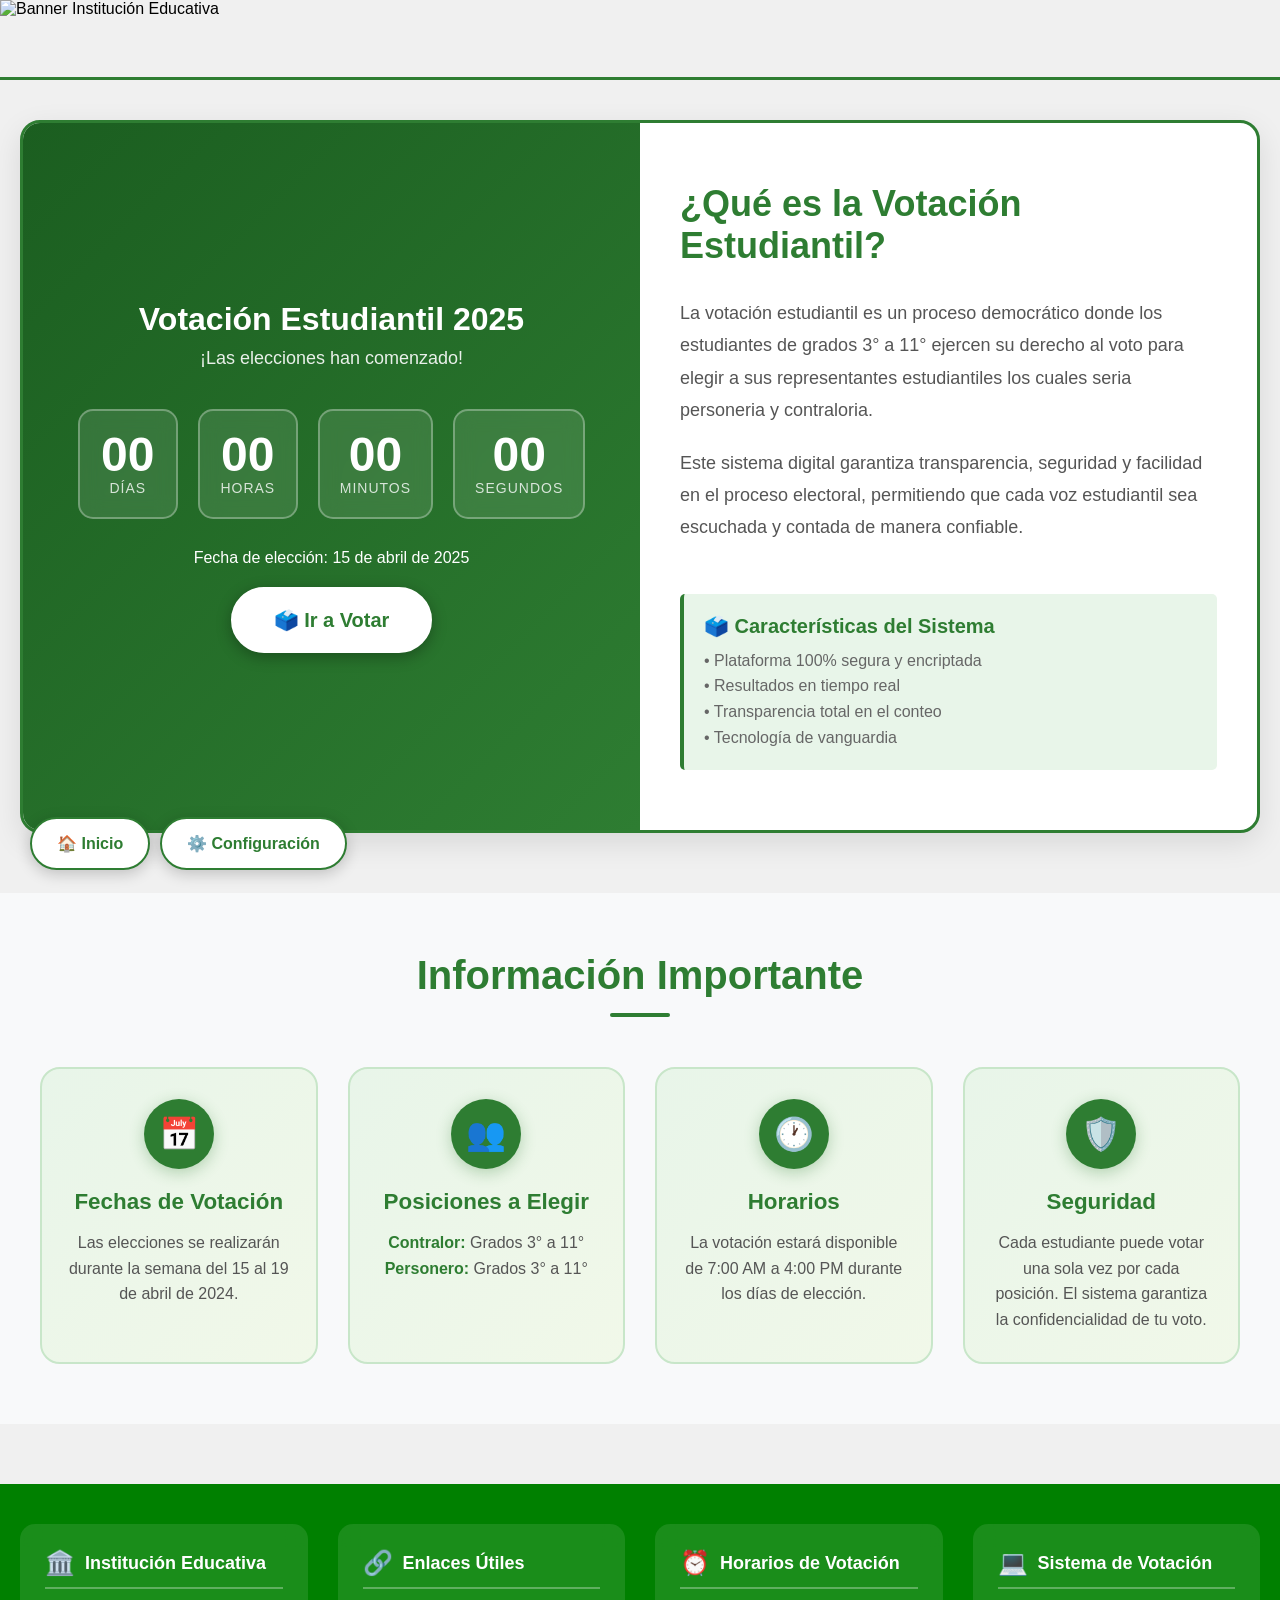
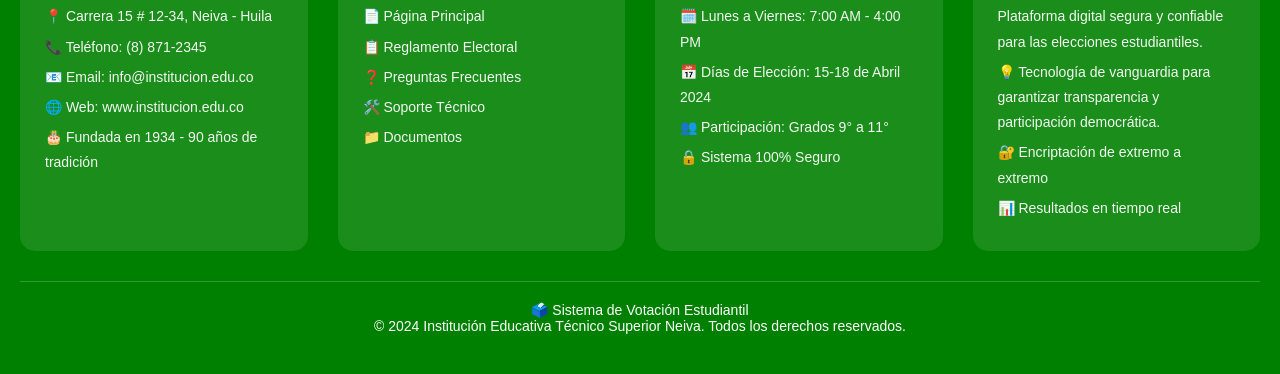
==== index.html @ ca561f04 "Primer commit: estructura inicial del sistema de votación" ====
<!DOCTYPE html>
<html lang="es">
<head>
    <meta charset="UTF-8">
    <meta name="viewport" content="width=device-width, initial-scale=1.0">
    <title>Sistema de Votación Estudiantil</title>
    <style>
        * {
            margin: 0;
            padding: 0;
            box-sizing: border-box;
        }

        body {
            font-family: 'Segoe UI', Tahoma, Geneva, Verdana, sans-serif;
            background: #f0f0f0;
            min-height: 100vh;
        }

        .header {
            width: 100%;
            height: 80px;
            overflow: hidden;
            border-bottom: 3px solid #2e7d32;
        }

        .header img {
            width: 100%;
            height: 100%;
            object-fit: cover;
        }

        .main-container {
            max-width: 1400px;
            margin: 40px auto;
            padding: 0 20px;
        }

        .content-wrapper {
            background: white;
            border-radius: 20px;
            box-shadow: 0 10px 30px rgba(0,0,0,0.1);
            overflow: hidden;
            border: 3px solid #2e7d32;
        }

        .content-grid {
            display: grid;
            grid-template-columns: 1fr 1fr;
            min-height: 500px;
        }

        .timer-section {
            background: linear-gradient(135deg, #1b5e20 0%, #2e7d32 100%);
            padding: 60px 40px;
            display: flex;
            flex-direction: column;
            justify-content: center;
            align-items: center;
            color: white;
        }

        .timer-title {
            font-size: 32px;
            font-weight: bold;
            margin-bottom: 10px;
            text-align: center;
        }

        .timer-subtitle {
            font-size: 18px;
            margin-bottom: 40px;
            opacity: 0.9;
            text-align: center;
        }

        .countdown {
            display: flex;
            gap: 20px;
            margin-bottom: 30px;
        }

        .time-box {
            background: rgba(255,255,255,0.1);
            border: 2px solid rgba(255,255,255,0.3);
            border-radius: 15px;
            padding: 20px;
            min-width: 100px;
            text-align: center;
            backdrop-filter: blur(10px);
        }

        .time-value {
            font-size: 48px;
            font-weight: bold;
            display: block;
            line-height: 1;
        }

        .time-label {
            font-size: 14px;
            margin-top: 10px;
            opacity: 0.8;
            text-transform: uppercase;
            letter-spacing: 1px;
        }

        .voting-button {
            background: white;
            color: #2e7d32;
            padding: 18px 40px;
            border-radius: 50px;
            border: 3px solid white;
            font-size: 20px;
            font-weight: bold;
            cursor: pointer;
            text-decoration: none;
            display: inline-block;
            box-shadow: 0 4px 15px rgba(0,0,0,0.3);
            transition: all 0.3s;
            margin-top: 20px;
        }

        .voting-button:hover {
            background: #f0f0f0;
            transform: translateY(-2px);
            box-shadow: 0 6px 20px rgba(0,0,0,0.4);
        }

        .voting-button.disabled {
            background: rgba(255,255,255,0.3);
            color: rgba(255,255,255,0.5);
            cursor: not-allowed;
            border-color: rgba(255,255,255,0.3);
        }

        .voting-button.disabled:hover {
            transform: none;
            background: rgba(255,255,255,0.3);
        }

        .info-section {
            padding: 60px 40px;
            display: flex;
            flex-direction: column;
            justify-content: center;
        }

        .info-title {
            color: #2e7d32;
            font-size: 36px;
            font-weight: bold;
            margin-bottom: 30px;
        }

        .info-text {
            color: #555;
            font-size: 18px;
            line-height: 1.8;
            margin-bottom: 20px;
        }

        .info-highlight {
            background: #e8f5e9;
            border-left: 4px solid #2e7d32;
            padding: 20px;
            margin-top: 30px;
            border-radius: 5px;
        }

        .info-highlight h3 {
            color: #2e7d32;
            margin-bottom: 10px;
            font-size: 20px;
        }

        .info-highlight p {
            color: #666;
            line-height: 1.6;
        }

        .footer {
            background: #008000;
            padding: 40px 20px;
            margin-top: 60px;
        }

        .footer-grid {
            max-width: 1400px;
            margin: 0 auto;
            display: grid;
            grid-template-columns: repeat(4, 1fr);
            gap: 30px;
            color: white;
        }

        .footer-card {
            background: rgba(255,255,255,0.1);
            border-radius: 15px;
            padding: 25px;
            backdrop-filter: blur(10px);
        }

        .footer-card h3 {
            display: flex;
            align-items: center;
            gap: 10px;
            margin-bottom: 15px;
            font-size: 18px;
            padding-bottom: 10px;
            border-bottom: 2px solid rgba(255,255,255,0.3);
        }

        .footer-card p {
            font-size: 14px;
            line-height: 1.8;
            opacity: 0.95;
            margin: 5px 0;
        }

        .footer-card .icon {
            font-size: 24px;
        }

        .footer-bottom {
            max-width: 1400px;
            margin: 0 auto;
            text-align: center;
            color: white;
            margin-top: 30px;
            padding-top: 20px;
            border-top: 1px solid rgba(255,255,255,0.2);
            font-size: 14px;
        }

        .inicio-button {
            position: fixed;
            bottom: 30px;
            left: 30px;
            background: white;
            color: #2e7d32;
            padding: 15px 25px;
            border-radius: 50px;
            border: 2px solid #2e7d32;
            font-size: 16px;
            font-weight: bold;
            cursor: pointer;
            text-decoration: none;
            box-shadow: 0 4px 15px rgba(0,0,0,0.2);
            display: flex;
            align-items: center;
            gap: 10px;
            transition: all 0.3s;
            z-index: 1000;
        }

        .inicio-button:hover {
            background: #f0f0f0;
            transform: translateY(-2px);
            box-shadow: 0 6px 20px rgba(0,0,0,0.3);
        }

        .config-button {
            position: fixed;
            bottom: 30px;
            left: 160px;
            background: white;
            color: #2e7d32;
            padding: 15px 25px;
            border-radius: 50px;
            border: 2px solid #2e7d32;
            font-size: 16px;
            font-weight: bold;
            cursor: pointer;
            box-shadow: 0 4px 15px rgba(0,0,0,0.2);
            display: flex;
            align-items: center;
            gap: 10px;
            transition: all 0.3s;
            z-index: 1000;
        }

        .config-button:hover {
            background: #2e7d32;
            color: white;
            transform: translateY(-2px);
            box-shadow: 0 6px 20px rgba(0,0,0,0.3);
        }

        @media (max-width: 1024px) {
            .footer-grid {
                grid-template-columns: repeat(2, 1fr);
            }
        }

        @media (max-width: 768px) {
            .inicio-button {
                bottom: 90px;
                left: 30px;
                font-size: 14px;
                padding: 12px 20px;
            }

            .config-button {
                bottom: 30px;
                left: 30px;
                font-size: 14px;
                padding: 12px 20px;
            }
        }

        /* === ESTILOS INFORMACIÓN IMPORTANTE === */
        .info-importante-container {
            background: #f8f9fa;
            padding: 60px 20px;
            margin-top: 60px;
        }

        .info-importante-wrapper {
            max-width: 1200px;
            margin: 0 auto;
        }

        .info-importante-title {
            text-align: center;
            color: #2e7d32;
            font-size: 2.5em;
            font-weight: 600;
            margin-bottom: 50px;
            position: relative;
        }

        .info-importante-title::after {
            content: '';
            width: 60px;
            height: 4px;
            background: #2e7d32;
            display: block;
            margin: 15px auto 0;
            border-radius: 2px;
        }

        .info-cards-grid {
            display: grid;
            grid-template-columns: repeat(4, 1fr);
            gap: 30px;
            margin-top: 40px;
        }

        .info-card {
            background: linear-gradient(135deg, #e8f5e9 0%, #f1f8e9 100%);
            border: 2px solid #c8e6c9;
            border-radius: 20px;
            padding: 30px 25px;
            text-align: center;
            transition: all 0.3s ease;
            position: relative;
            overflow: hidden;
        }

        .info-card:hover {
            transform: translateY(-5px);
            box-shadow: 0 15px 30px rgba(46, 125, 50, 0.15);
            border-color: #2e7d32;
        }

        .info-icon {
            width: 70px;
            height: 70px;
            background: #2e7d32;
            border-radius: 50%;
            display: flex;
            align-items: center;
            justify-content: center;
            font-size: 2em;
            margin: 0 auto 20px;
            color: white;
            box-shadow: 0 4px 15px rgba(46, 125, 50, 0.3);
        }

        .info-card h3 {
            color: #2e7d32;
            font-size: 1.4em;
            font-weight: 600;
            margin-bottom: 15px;
        }

        .info-card p {
            color: #555;
            line-height: 1.6;
            font-size: 1em;
        }

        .info-card strong {
            color: #2e7d32;
            font-weight: 600;
        }

        @media (max-width: 768px) {
            .content-grid {
                grid-template-columns: 1fr;
            }

            .footer-grid {
                grid-template-columns: 1fr;
            }

            .countdown {
                flex-wrap: wrap;
                justify-content: center;
            }

            .time-box {
                min-width: 80px;
                padding: 15px;
            }

            .time-value {
                font-size: 36px;
            }

            .timer-title {
                font-size: 24px;
            }

            .info-title {
                font-size: 28px;
            }

            /* Responsive para información importante */
            .info-importante-container {
                padding: 40px 20px;
                margin-top: 40px;
            }

            .info-importante-title {
                font-size: 2em;
                margin-bottom: 30px;
            }

            .info-cards-grid {
                grid-template-columns: 1fr;
                gap: 20px;
            }

            .info-card {
                padding: 25px 20px;
            }

            .info-icon {
                width: 60px;
                height: 60px;
                font-size: 1.8em;
            }
        }
    </style>
</head>
<body>
    <div class="header">  
        <img src="Votaciones/Img/baner.png" alt="Banner Institución Educativa">
    </div>

    <div class="main-container">
        <div class="content-wrapper">
            <div class="content-grid">
                <div class="timer-section">
                    <h2 class="timer-title">Votación Estudiantil 2025</h2>
                    <p class="timer-subtitle">Las elecciones inician en:</p>
                    <div class="countdown" id="countdown">
                        <div class="time-box">
                            <span class="time-value" id="days">00</span>
                            <span class="time-label">Días</span>
                        </div>

                        <div class="time-box">
                            <span class="time-value" id="hours">00</span>
                            <span class="time-label">Horas</span>
                        </div>
                        <div class="time-box">
                            <span class="time-value" id="minutes">00</span>
                            <span class="time-label">Minutos</span>
                        </div>
                        <div class="time-box">
                            <span class="time-value" id="seconds">00</span>
                            <span class="time-label">Segundos</span>
                        </div>
                    </div>
                    <p class="election-date-text">Fecha de elección: 15 de abril de 2025</p>
                    <a href="registrop.html" id="votingButton" class="voting-button disabled" onclick="return checkVotingEnabled()">
                        🗳️ Ir a Votar
                    </a>
                </div>

                <div class="info-section">
                    <h2 class="info-title">¿Qué es la Votación Estudiantil?</h2>
                    <p class="info-text">
                        La votación estudiantil es un proceso democrático donde los estudiantes de grados 3° a 11° ejercen su derecho al voto para elegir a sus representantes estudiantiles los cuales seria personeria y contraloria.
                    </p>
                    <p class="info-text">
                        Este sistema digital garantiza transparencia, seguridad y facilidad en el proceso electoral, permitiendo que cada voz estudiantil sea escuchada y contada de manera confiable.
                    </p>

                    <div class="info-highlight">
                        <h3>🗳️ Características del Sistema</h3>
                        <p>
                            • Plataforma 100% segura y encriptada<br>
                            • Resultados en tiempo real<br>
                            • Transparencia total en el conteo<br>
                            • Tecnología de vanguardia
                        </p>
                    </div>
                </div>
            </div>
        </div>
    </div>

    <!-- Sección de Información Importante -->
    <div class="info-importante-container">
        <div class="info-importante-wrapper">
            <h2 class="info-importante-title">Información Importante</h2>
            <div class="info-cards-grid">
                <div class="info-card">
                    <div class="info-icon">
                        📅
                    </div>
                    <h3>Fechas de Votación</h3>
                    <p>Las elecciones se realizarán durante la semana del 15 al 19 de abril de 2024.</p>
                </div>
                
                <div class="info-card">
                    <div class="info-icon">
                        👥
                    </div>
                    <h3>Posiciones a Elegir</h3>
                    <p><strong>Contralor:</strong> Grados 3° a 11°<br><strong>Personero:</strong> Grados 3° a 11°</p>
                </div>
                
                <div class="info-card">
                    <div class="info-icon">
                        🕐
                    </div>
                    <h3>Horarios</h3>
                    <p>La votación estará disponible de 7:00 AM a 4:00 PM durante los días de elección.</p>
                </div>
                
                <div class="info-card">
                    <div class="info-icon">
                        🛡️
                    </div>
                    <h3>Seguridad</h3>
                    <p>Cada estudiante puede votar una sola vez por cada posición. El sistema garantiza la confidencialidad de tu voto.</p>
                </div>
            </div>
        </div>
    </div>

    <div class="footer">
        <div class="footer-grid">
            <div class="footer-card">
                <h3><span class="icon">🏛️</span> Institución Educativa</h3>
                <p>📍 Carrera 15 # 12-34, Neiva - Huila</p>
                <p>📞 Teléfono: (8) 871-2345</p>
                <p>📧 Email: info@institucion.edu.co</p>
                <p>🌐 Web: www.institucion.edu.co</p>
                <p>🎂 Fundada en 1934 - 90 años de tradición</p>
            </div>

            <div class="footer-card">
                <h3><span class="icon">🔗</span> Enlaces Útiles</h3>
                <p>📄 Página Principal</p>
                <p>📋 Reglamento Electoral</p>
                <p>❓ Preguntas Frecuentes</p>
                <p>🛠️ Soporte Técnico</p>
                <p>📁 Documentos</p>
            </div>

            <div class="footer-card">
                <h3><span class="icon">⏰</span> Horarios de Votación</h3>
                <p>🗓️ Lunes a Viernes: 7:00 AM - 4:00 PM</p>
                <p>📅 Días de Elección: 15-18 de Abril 2024</p>
                <p>👥 Participación: Grados 9° a 11°</p>
                <p>🔒 Sistema 100% Seguro</p>
            </div>

            <div class="footer-card">
                <h3><span class="icon">💻</span> Sistema de Votación</h3>
                <p>Plataforma digital segura y confiable para las elecciones estudiantiles.</p>
                <p>💡 Tecnología de vanguardia para garantizar transparencia y participación democrática.</p>
                <p>🔐 Encriptación de extremo a extremo</p>
                <p>📊 Resultados en tiempo real</p>
            </div>
        </div>
        <div class="footer-bottom">
            🗳️ Sistema de Votación Estudiantil<br>
            © 2024 Institución Educativa Técnico Superior Neiva. Todos los derechos reservados.
        </div>
    </div>

    <a href="http://tecnicosuperiorneiva.com.co" target="_blank" class="inicio-button">
        🏠 Inicio
    </a>

    <button class="config-button">
        ⚙️ Configuración
    </button>

    <script>
        // Cargar fecha de votación desde localStorage o usar fecha por defecto
        function obtenerFechaVotacion() {
            const fechaGuardada = localStorage.getItem('fechaVotacion');
            if (fechaGuardada) {
                return new Date(fechaGuardada).getTime();
            }
            // Fecha por defecto si no hay ninguna guardada
            return new Date('2025-04-15T07:00:00').getTime();
        }
        
        const votingDate = obtenerFechaVotacion();

        function updateCountdown() {
            const now = new Date().getTime();
            const distance = votingDate - now;
            const votingButton = document.getElementById('votingButton');

            if (distance < 0) {
                document.getElementById('days').textContent = '00';
                document.getElementById('hours').textContent = '00';
                document.getElementById('minutes').textContent = '00';
                document.getElementById('seconds').textContent = '00';
                document.querySelector('.timer-subtitle').textContent = '¡Las elecciones han comenzado!';
                
                // Habilitar el botón de votación
                votingButton.classList.remove('disabled');
                votingButton.style.animation = 'pulse 2s infinite';
                return;
            }

            const days = Math.floor(distance / (1000 * 60 * 60 * 24));
            const hours = Math.floor((distance % (1000 * 60 * 60 * 24)) / (1000 * 60 * 60));
            const minutes = Math.floor((distance % (1000 * 60 * 60)) / (1000 * 60));
            const seconds = Math.floor((distance % (1000 * 60)) / 1000);

            document.getElementById('days').textContent = String(days).padStart(2, '0');
            document.getElementById('hours').textContent = String(hours).padStart(2, '0');
            document.getElementById('minutes').textContent = String(minutes).padStart(2, '0');
            document.getElementById('seconds').textContent = String(seconds).padStart(2, '0');
        }

        function checkVotingEnabled() {
            const now = new Date().getTime();
            const distance = votingDate - now;
            
            if (distance >= 0) {
                alert('La votación aún no ha comenzado. Por favor espera hasta la fecha indicada.');
                return false;
            }
            return true;
        }

        // Actualizar el contador cada segundo
        updateCountdown();
        setInterval(updateCountdown, 1000);
    </script>
</body>
</html>
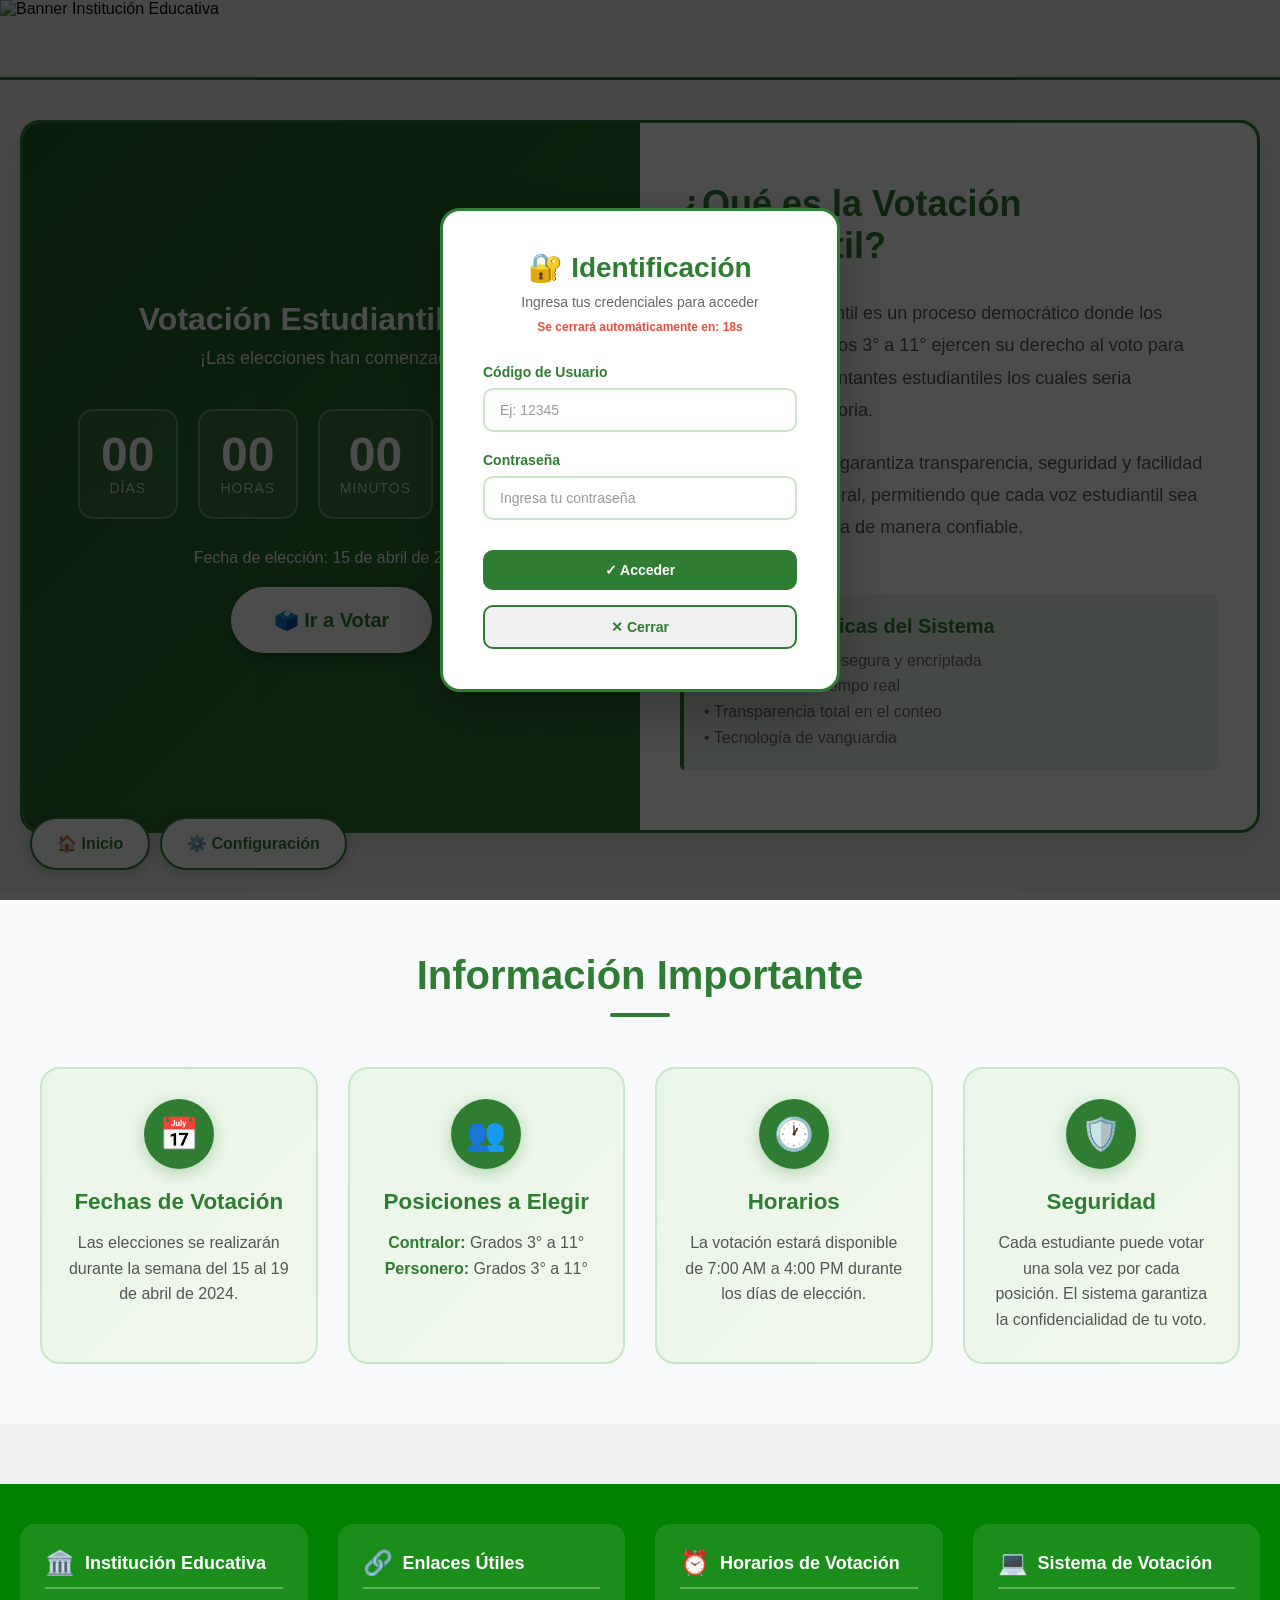
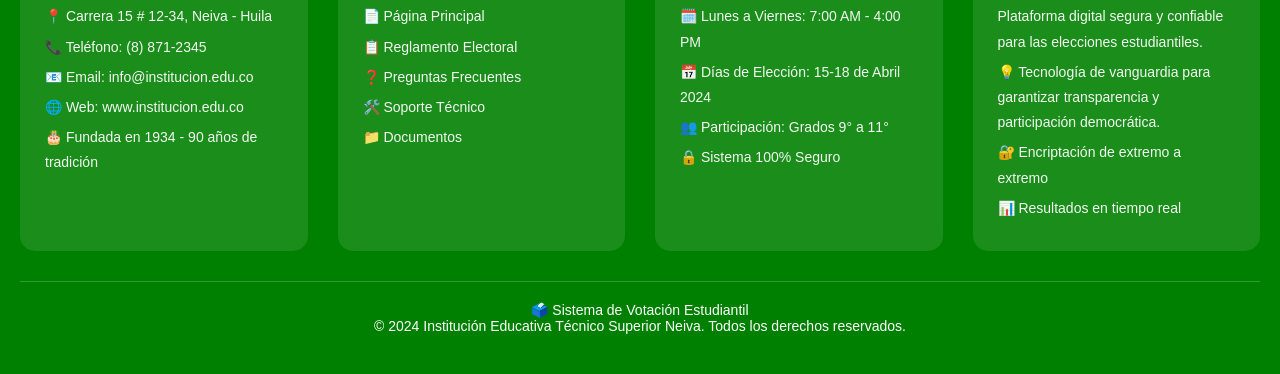
==== commit e62db247: "proyecto-votacione-01-03-2026" ====
--- a/index.html
+++ b/index.html
@@ -396,6 +396,208 @@
             font-weight: 600;
         }
 
+        /* === ESTILOS DEL MODAL DE SESIÓN === */
+        .modal-overlay {
+            display: none;
+            position: fixed;
+            top: 0;
+            left: 0;
+            width: 100%;
+            height: 100%;
+            background: rgba(0, 0, 0, 0.7);
+            z-index: 2000;
+            align-items: center;
+            justify-content: center;
+            animation: fadeIn 0.3s ease-in;
+        }
+
+        .modal-overlay.active {
+            display: flex;
+        }
+
+        @keyframes fadeIn {
+            from {
+                opacity: 0;
+            }
+            to {
+                opacity: 1;
+            }
+        }
+
+        @keyframes slideUp {
+            from {
+                transform: translateY(50px);
+                opacity: 0;
+            }
+            to {
+                transform: translateY(0);
+                opacity: 1;
+            }
+        }
+
+        .modal-content {
+            background: white;
+            border-radius: 20px;
+            padding: 40px;
+            max-width: 400px;
+            width: 90%;
+            box-shadow: 0 20px 60px rgba(0, 0, 0, 0.3);
+            animation: slideUp 0.4s ease-out;
+            border: 3px solid #2e7d32;
+        }
+
+        .modal-header {
+            text-align: center;
+            margin-bottom: 30px;
+        }
+
+        .modal-title {
+            color: #2e7d32;
+            font-size: 28px;
+            font-weight: bold;
+            margin-bottom: 10px;
+        }
+
+        .modal-subtitle {
+            color: #666;
+            font-size: 14px;
+            margin-bottom: 5px;
+        }
+
+        .modal-timer {
+            color: #e74c3c;
+            font-size: 12px;
+            font-weight: bold;
+            margin-top: 10px;
+        }
+
+        .form-group {
+            margin-bottom: 20px;
+        }
+
+        .form-label {
+            display: block;
+            color: #2e7d32;
+            font-weight: 600;
+            margin-bottom: 8px;
+            font-size: 14px;
+        }
+
+        .form-input {
+            width: 100%;
+            padding: 12px 15px;
+            border: 2px solid #c8e6c9;
+            border-radius: 10px;
+            font-family: 'Segoe UI', Tahoma, Geneva, Verdana, sans-serif;
+            font-size: 14px;
+            transition: all 0.3s ease;
+            box-sizing: border-box;
+        }
+
+        .form-input:focus {
+            outline: none;
+            border-color: #2e7d32;
+            box-shadow: 0 0 0 3px rgba(46, 125, 50, 0.1);
+        }
+
+        .form-input::placeholder {
+            color: #999;
+        }
+
+        .modal-buttons {
+            display: grid;
+            grid-template-columns: 1fr 1fr;
+            gap: 15px;
+            margin-top: 30px;
+        }
+
+        .btn-modal {
+            padding: 12px 20px;
+            border: none;
+            border-radius: 10px;
+            font-family: 'Segoe UI', Tahoma, Geneva, Verdana, sans-serif;
+            font-weight: 600;
+            font-size: 14px;
+            cursor: pointer;
+            transition: all 0.3s ease;
+        }
+
+        .btn-acceder {
+            background: #2e7d32;
+            color: white;
+            grid-column: 1 / 3;
+        }
+
+        .btn-acceder:hover {
+            background: #1b5e20;
+            transform: translateY(-2px);
+            box-shadow: 0 4px 15px rgba(46, 125, 50, 0.3);
+        }
+
+        .btn-acceder:disabled {
+            background: #999;
+            cursor: not-allowed;
+            transform: none;
+        }
+
+        .btn-cerrar {
+            background: #f0f0f0;
+            color: #2e7d32;
+            border: 2px solid #2e7d32;
+            grid-column: 1 / 3;
+        }
+
+        .btn-cerrar:hover {
+            background: #e8f5e9;
+            transform: translateY(-2px);
+        }
+
+        .modal-message {
+            text-align: center;
+            padding: 12px 15px;
+            border-radius: 8px;
+            margin-bottom: 15px;
+            font-size: 13px;
+            font-weight: 500;
+            display: none;
+        }
+
+        .modal-message.error {
+            background: #ffebee;
+            color: #c62828;
+            border: 1px solid #ef5350;
+            display: block;
+        }
+
+        .modal-message.loading {
+            background: #e3f2fd;
+            color: #1565c0;
+            display: block;
+        }
+
+        @media (max-width: 768px) {
+            .modal-content {
+                padding: 30px 20px;
+                max-width: 90%;
+            }
+
+            .modal-title {
+                font-size: 24px;
+            }
+
+            .modal-buttons {
+                grid-template-columns: 1fr;
+            }
+
+            .btn-acceder {
+                grid-column: 1;
+            }
+
+            .btn-cerrar {
+                grid-column: 1;
+            }
+        }
+
         @media (max-width: 768px) {
             .content-grid {
                 grid-template-columns: 1fr;
@@ -458,6 +660,40 @@
 <body>
     <div class="header">  
         <img src="Votaciones/Img/baner.png" alt="Banner Institución Educativa">
+    </div>
+
+    <!-- MODAL DE AUTENTICACIÓN DE SESIÓN -->
+    <div class="modal-overlay" id="authModal">
+        <div class="modal-content">
+            <div class="modal-header">
+                <h2 class="modal-title">🔐 Identificación</h2>
+                <p class="modal-subtitle">Ingresa tus credenciales para acceder</p>
+                <p class="modal-timer">Se cerrará automáticamente en: <span id="timerModal">20</span>s</p>
+            </div>
+
+            <form id="formAutenticacion" onsubmit="validarSesion(event)">
+                <div id="modalMessage" class="modal-message"></div>
+
+                <div class="form-group">
+                    <label class="form-label">Código de Usuario</label>
+                    <input type="text" id="inputUsuario" class="form-input" placeholder="Ej: 12345" required>
+                </div>
+
+                <div class="form-group">
+                    <label class="form-label">Contraseña</label>
+                    <input type="password" id="inputPassword" class="form-input" placeholder="Ingresa tu contraseña" required>
+                </div>
+
+                <div class="modal-buttons">
+                    <button type="submit" id="btnAcceder" class="btn-modal btn-acceder">
+                        ✓ Acceder
+                    </button>
+                    <button type="button" id="btnCerrar" class="btn-modal btn-cerrar">
+                        ✕ Cerrar
+                    </button>
+                </div>
+            </form>
+        </div>
     </div>
 
     <div class="main-container">
@@ -605,6 +841,169 @@
     </button>
 
     <script>
+        // ======================================
+        // VARIABLES GLOBALES
+        // ======================================
+        let timerModalInterval;
+        let tiempoRestanteModal = 20;
+        const modal = document.getElementById('authModal');
+        const btnCerrar = document.getElementById('btnCerrar');
+        const votingButton = document.getElementById('votingButton');
+
+        // ======================================
+        // MOSTRAR MODAL AL CARGAR LA PÁGINA
+        // ======================================
+        window.addEventListener('load', function() {
+            mostrarModal();
+            iniciarTimerModal();
+        });
+
+        // ======================================
+        // MOSTRAR MODAL DE AUTENTICACIÓN
+        // ======================================
+        function mostrarModal() {
+            modal.classList.add('active');
+            document.body.style.overflow = 'hidden';
+        }
+
+        // ======================================
+        // CERRAR MODAL
+        // ======================================
+        function cerrarModal() {
+            modal.classList.remove('active');
+            document.body.style.overflow = 'auto';
+            
+            // Limpiar historial y caché
+            limpiarCacheEHistorial();
+            
+            // Reiniciar timer
+            tiempoRestanteModal = 20;
+            document.getElementById('timerModal').textContent = tiempoRestanteModal;
+        }
+
+        // ======================================
+        // VALIDAR SESIÓN CONTRA LA BD
+        // ======================================
+        async function validarSesion(event) {
+            event.preventDefault();
+            
+            const usuario = document.getElementById('inputUsuario').value.trim();
+            const password = document.getElementById('inputPassword').value.trim();
+            const modalMessage = document.getElementById('modalMessage');
+            const btnAcceder = document.getElementById('btnAcceder');
+
+            // Validar que no estén vacíos
+            if (!usuario || !password) {
+                mostrarMensaje('Por favor completa todos los campos', 'error');
+                return;
+            }
+
+            // Mostrar loading
+            btnAcceder.disabled = true;
+            mostrarMensaje('Verificando credenciales...', 'loading');
+
+            try {
+                const response = await fetch('Votaciones/api/validar_sesion.php', {
+                    method: 'POST',
+                    headers: {
+                        'Content-Type': 'application/json',
+                    },
+                    body: JSON.stringify({
+                        usuario: usuario,
+                        password: password
+                    })
+                });
+
+                const data = await response.json();
+
+                if (data.success) {
+                    // Guardar información de sesión en sessionStorage (se borra al cerrar la pestaña)
+                    sessionStorage.setItem('usuario_id', data.usuario_id);
+                    sessionStorage.setItem('usuario_nombre', data.usuario_nombre);
+                    sessionStorage.setItem('autenticado', 'true');
+                    
+                    // Detener el timer del modal
+                    clearInterval(timerModalInterval);
+                    
+                    // Limpiar formulario
+                    document.getElementById('formAutenticacion').reset();
+                    
+                    // Redirigir a registrop.html
+                    setTimeout(() => {
+                        window.location.href = 'registrop.html';
+                    }, 500);
+                } else {
+                    btnAcceder.disabled = false;
+                    mostrarMensaje(data.message || 'Credenciales inválidas', 'error');
+                    document.getElementById('inputPassword').value = '';
+                }
+            } catch (error) {
+                console.error('Error:', error);
+                btnAcceder.disabled = false;
+                mostrarMensaje('Error de conexión. Intenta de nuevo.', 'error');
+            }
+        }
+
+        // ======================================
+        // MOSTRAR MENSAJES EN EL MODAL
+        // ======================================
+        function mostrarMensaje(texto, tipo) {
+            const modalMessage = document.getElementById('modalMessage');
+            modalMessage.textContent = texto;
+            modalMessage.className = 'modal-message ' + tipo;
+            
+            // Auto-limpiar si es error (después de 5 segundos)
+            if (tipo === 'error') {
+                setTimeout(() => {
+                    modalMessage.className = 'modal-message';
+                    modalMessage.textContent = '';
+                }, 5000);
+            }
+        }
+
+        // ======================================
+        // TIMER AUTOMÁTICO DEL MODAL (20 SEGUNDOS)
+        // ======================================
+        function iniciarTimerModal() {
+            tiempoRestanteModal = 20;
+            document.getElementById('timerModal').textContent = tiempoRestanteModal;
+            
+            timerModalInterval = setInterval(() => {
+                tiempoRestanteModal--;
+                document.getElementById('timerModal').textContent = tiempoRestanteModal;
+                
+                if (tiempoRestanteModal <= 0) {
+                    clearInterval(timerModalInterval);
+                    cerrarModal();
+                }
+            }, 1000);
+        }
+
+        // ======================================
+        // BOTÓN CERRAR DEL MODAL
+        // ======================================
+        btnCerrar.addEventListener('click', function() {
+            clearInterval(timerModalInterval);
+            cerrarModal();
+        });
+
+        // ======================================
+        // LIMPIAR CACHÉ E HISTORIAL
+        // ======================================
+        function limpiarCacheEHistorial() {
+            // Limpiar sessionStorage (datos de sesión)
+            sessionStorage.clear();
+            
+            // Limpiar localStorage (opcional, según requieras)
+            // localStorage.clear();
+            
+            // Reemplazar el historial para que no se pueda volver atrás
+            window.history.replaceState(null, '', window.location.href);
+        }
+
+        // ======================================
+        // COUNTDOWN DE VOTACIÓN (CÓDIGO ORIGINAL)
+        // ======================================
         // Cargar fecha de votación desde localStorage o usar fecha por defecto
         function obtenerFechaVotacion() {
             const fechaGuardada = localStorage.getItem('fechaVotacion');
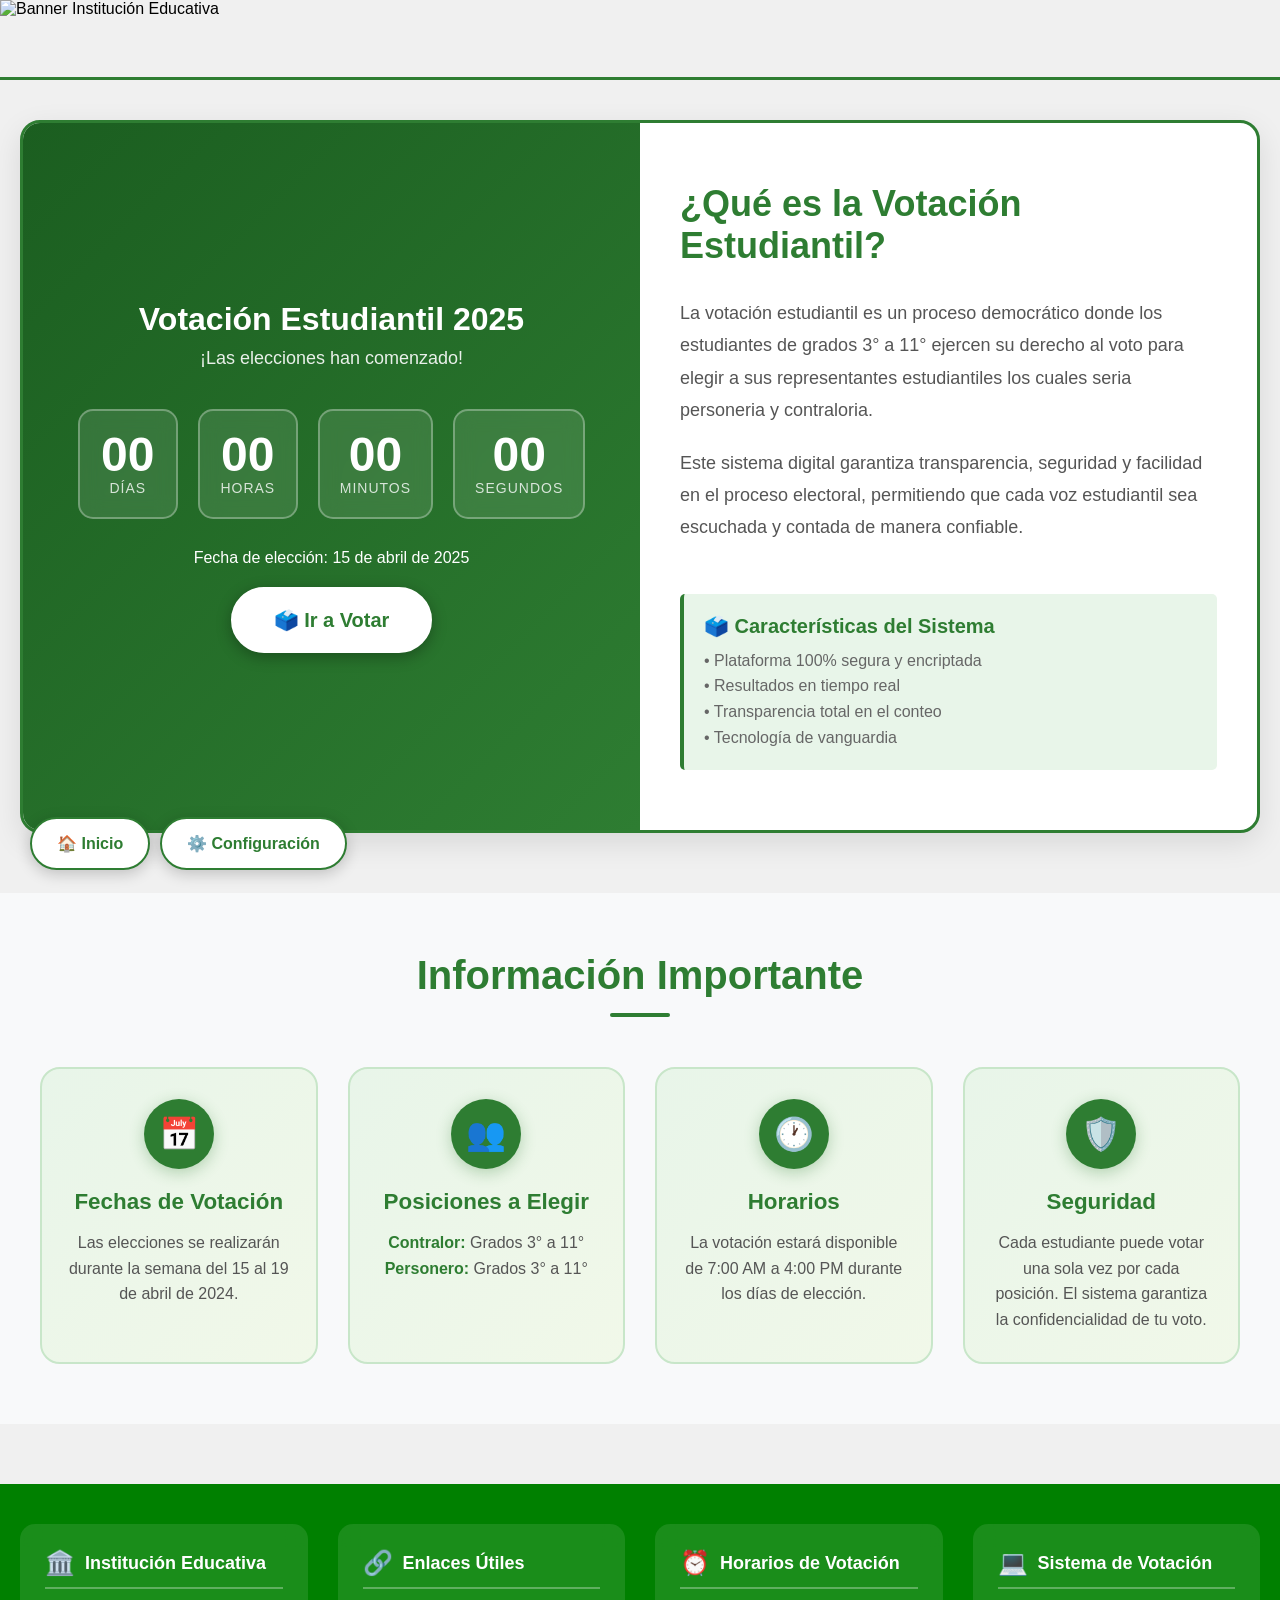
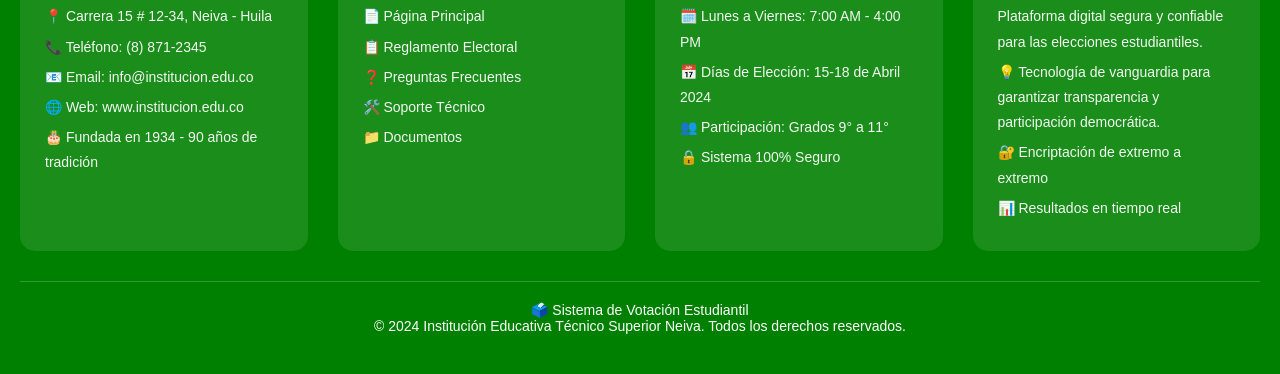
==== commit 18135bae: "proyecto-votacione-01-03-2026" ====
--- a/index.html
+++ b/index.html
@@ -722,9 +722,9 @@
                         </div>
                     </div>
                     <p class="election-date-text">Fecha de elección: 15 de abril de 2025</p>
-                    <a href="registrop.html" id="votingButton" class="voting-button disabled" onclick="return checkVotingEnabled()">
+                    <button id="votingButton" class="voting-button disabled" onclick="abrirModalVotacion()">
                         🗳️ Ir a Votar
-                    </a>
+                    </button>
                 </div>
 
                 <div class="info-section">
@@ -845,18 +845,80 @@
         // VARIABLES GLOBALES
         // ======================================
         let timerModalInterval;
-        let tiempoRestanteModal = 20;
+        let tiempoRestanteModal = 30;
         const modal = document.getElementById('authModal');
         const btnCerrar = document.getElementById('btnCerrar');
+        const inputUsuario = document.getElementById('inputUsuario');
+        const inputPassword = document.getElementById('inputPassword');
+        const formAutenticacion = document.getElementById('formAutenticacion');
+        const btnAcceder = document.getElementById('btnAcceder');
         const votingButton = document.getElementById('votingButton');
 
         // ======================================
-        // MOSTRAR MODAL AL CARGAR LA PÁGINA
-        // ======================================
-        window.addEventListener('load', function() {
+        // LIMPIAR CAMPOS MIENTRAS SE ESCRIBE
+        // ======================================
+        inputUsuario.addEventListener('input', function() {
+            limpiarMensajeError();
+            inputPassword.value = '';
+        });
+
+        inputPassword.addEventListener('input', function() {
+            limpiarMensajeError();
+        });
+
+        function limpiarMensajeError() {
+            const modalMessage = document.getElementById('modalMessage');
+            modalMessage.className = 'modal-message';
+            modalMessage.textContent = '';
+        }
+
+        // ======================================
+        // CARGAR FECHA DE VOTACIÓN
+        // ======================================
+        function obtenerFechaVotacion() {
+            const fechaGuardada = localStorage.getItem('fechaVotacion');
+            if (fechaGuardada) {
+                return new Date(fechaGuardada).getTime();
+            }
+            return new Date('2025-04-15T07:00:00').getTime();
+        }
+        
+        const votingDate = obtenerFechaVotacion();
+
+        // ======================================
+        // VERIFICAR SI ES TIEMPO DE VOTAR
+        // ======================================
+        function checkVotingEnabled() {
+            const now = new Date().getTime();
+            const distance = votingDate - now;
+            return distance < 0;
+        }
+
+        // ======================================
+        // ABRIR MODAL AL HACER CLICK EN "IR A VOTAR"
+        // ======================================
+        function abrirModalVotacion() {
+            // Verificar si es tiempo de votar
+            if (!checkVotingEnabled()) {
+                alert('La votación aún no ha comenzado. Por favor espera hasta la fecha indicada.');
+                return;
+            }
+
+            // Limpiar sesión previa si existe
+            sessionStorage.removeItem('autenticado');
+            sessionStorage.removeItem('usuario_id');
+            sessionStorage.removeItem('usuario_nombre');
+
+            // Limpiar formulario
+            limpiarFormulario();
+
+            // Mostrar modal
             mostrarModal();
             iniciarTimerModal();
-        });
+
+            // Enfocar el primer campo
+            inputUsuario.focus();
+        }
 
         // ======================================
         // MOSTRAR MODAL DE AUTENTICACIÓN
@@ -867,18 +929,49 @@
         }
 
         // ======================================
-        // CERRAR MODAL
+        // CERRAR MODAL SIN AUTENTICARSE
         // ======================================
         function cerrarModal() {
             modal.classList.remove('active');
             document.body.style.overflow = 'auto';
-            
-            // Limpiar historial y caché
-            limpiarCacheEHistorial();
-            
+
+            // Limpiar todos los datos del formulario
+            limpiarFormulario();
+
+            // Limpiar sesión
+            limpiarSesion();
+
             // Reiniciar timer
-            tiempoRestanteModal = 20;
+            tiempoRestanteModal = 30;
             document.getElementById('timerModal').textContent = tiempoRestanteModal;
+        }
+
+        // ======================================
+        // LIMPIAR FORMULARIO
+        // ======================================
+        function limpiarFormulario() {
+            formAutenticacion.reset();
+            limpiarMensajeError();
+            btnAcceder.disabled = false;
+        }
+
+        // ======================================
+        // LIMPIAR SESIÓN
+        // ======================================
+        function limpiarSesion() {
+            // Limpiar sessionStorage
+            sessionStorage.clear();
+
+            // Limpiar localStorage
+            localStorage.clear();
+
+            // Limpiar cookies de sesión
+            document.cookie.split(";").forEach(function(c) {
+                document.cookie = c.replace(/^ +/, "").replace(/=.*/, "=;expires=" + new Date().toUTCString() + ";path=/");
+            });
+
+            // Reemplazar el historial
+            window.history.replaceState(null, '', window.location.href);
         }
 
         // ======================================
@@ -886,11 +979,10 @@
         // ======================================
         async function validarSesion(event) {
             event.preventDefault();
-            
-            const usuario = document.getElementById('inputUsuario').value.trim();
-            const password = document.getElementById('inputPassword').value.trim();
+
+            const usuario = inputUsuario.value.trim();
+            const password = inputPassword.value.trim();
             const modalMessage = document.getElementById('modalMessage');
-            const btnAcceder = document.getElementById('btnAcceder');
 
             // Validar que no estén vacíos
             if (!usuario || !password) {
@@ -903,11 +995,12 @@
             mostrarMensaje('Verificando credenciales...', 'loading');
 
             try {
-                const response = await fetch('Votaciones/api/validar_sesion.php', {
+                const response = await fetch('./Votaciones/api/validar_sesion.php', {
                     method: 'POST',
                     headers: {
                         'Content-Type': 'application/json',
                     },
+                    credentials: 'same-origin',
                     body: JSON.stringify({
                         usuario: usuario,
                         password: password
@@ -916,26 +1009,28 @@
 
                 const data = await response.json();
 
-                if (data.success) {
-                    // Guardar información de sesión en sessionStorage (se borra al cerrar la pestaña)
+                if (response.ok && data.success) {
+                    // Autenticación exitosa
                     sessionStorage.setItem('usuario_id', data.usuario_id);
                     sessionStorage.setItem('usuario_nombre', data.usuario_nombre);
                     sessionStorage.setItem('autenticado', 'true');
-                    
+
                     // Detener el timer del modal
                     clearInterval(timerModalInterval);
-                    
-                    // Limpiar formulario
-                    document.getElementById('formAutenticacion').reset();
-                    
-                    // Redirigir a registrop.html
+
+                    // Mostrar mensaje de éxito
+                    mostrarMensaje('¡Autenticación exitosa! Redirigiendo...', 'loading');
+
+                    // Redirigir a registrop.html después de 500ms
                     setTimeout(() => {
                         window.location.href = 'registrop.html';
                     }, 500);
                 } else {
+                    // Credenciales inválidas
                     btnAcceder.disabled = false;
-                    mostrarMensaje(data.message || 'Credenciales inválidas', 'error');
-                    document.getElementById('inputPassword').value = '';
+                    mostrarMensaje(data.message || 'Usuario o contraseña incorrectos', 'error');
+                    inputPassword.value = '';
+                    inputPassword.focus();
                 }
             } catch (error) {
                 console.error('Error:', error);
@@ -951,27 +1046,29 @@
             const modalMessage = document.getElementById('modalMessage');
             modalMessage.textContent = texto;
             modalMessage.className = 'modal-message ' + tipo;
-            
-            // Auto-limpiar si es error (después de 5 segundos)
+
+            // Auto-limpiar si es error (después de 4 segundos)
             if (tipo === 'error') {
                 setTimeout(() => {
-                    modalMessage.className = 'modal-message';
-                    modalMessage.textContent = '';
-                }, 5000);
-            }
-        }
-
-        // ======================================
-        // TIMER AUTOMÁTICO DEL MODAL (20 SEGUNDOS)
+                    if (modalMessage.className.includes('error')) {
+                        modalMessage.className = 'modal-message';
+                        modalMessage.textContent = '';
+                    }
+                }, 4000);
+            }
+        }
+
+        // ======================================
+        // TIMER AUTOMÁTICO DEL MODAL (30 SEGUNDOS)
         // ======================================
         function iniciarTimerModal() {
-            tiempoRestanteModal = 20;
+            tiempoRestanteModal = 30;
             document.getElementById('timerModal').textContent = tiempoRestanteModal;
-            
+
             timerModalInterval = setInterval(() => {
                 tiempoRestanteModal--;
                 document.getElementById('timerModal').textContent = tiempoRestanteModal;
-                
+
                 if (tiempoRestanteModal <= 0) {
                     clearInterval(timerModalInterval);
                     cerrarModal();
@@ -988,34 +1085,8 @@
         });
 
         // ======================================
-        // LIMPIAR CACHÉ E HISTORIAL
-        // ======================================
-        function limpiarCacheEHistorial() {
-            // Limpiar sessionStorage (datos de sesión)
-            sessionStorage.clear();
-            
-            // Limpiar localStorage (opcional, según requieras)
-            // localStorage.clear();
-            
-            // Reemplazar el historial para que no se pueda volver atrás
-            window.history.replaceState(null, '', window.location.href);
-        }
-
-        // ======================================
-        // COUNTDOWN DE VOTACIÓN (CÓDIGO ORIGINAL)
-        // ======================================
-        // Cargar fecha de votación desde localStorage o usar fecha por defecto
-        function obtenerFechaVotacion() {
-            const fechaGuardada = localStorage.getItem('fechaVotacion');
-            if (fechaGuardada) {
-                return new Date(fechaGuardada).getTime();
-            }
-            // Fecha por defecto si no hay ninguna guardada
-            return new Date('2025-04-15T07:00:00').getTime();
-        }
-        
-        const votingDate = obtenerFechaVotacion();
-
+        // COUNTDOWN DE VOTACIÓN
+        // ======================================
         function updateCountdown() {
             const now = new Date().getTime();
             const distance = votingDate - now;
@@ -1027,7 +1098,7 @@
                 document.getElementById('minutes').textContent = '00';
                 document.getElementById('seconds').textContent = '00';
                 document.querySelector('.timer-subtitle').textContent = '¡Las elecciones han comenzado!';
-                
+
                 // Habilitar el botón de votación
                 votingButton.classList.remove('disabled');
                 votingButton.style.animation = 'pulse 2s infinite';
@@ -1043,17 +1114,6 @@
             document.getElementById('hours').textContent = String(hours).padStart(2, '0');
             document.getElementById('minutes').textContent = String(minutes).padStart(2, '0');
             document.getElementById('seconds').textContent = String(seconds).padStart(2, '0');
-        }
-
-        function checkVotingEnabled() {
-            const now = new Date().getTime();
-            const distance = votingDate - now;
-            
-            if (distance >= 0) {
-                alert('La votación aún no ha comenzado. Por favor espera hasta la fecha indicada.');
-                return false;
-            }
-            return true;
         }
 
         // Actualizar el contador cada segundo
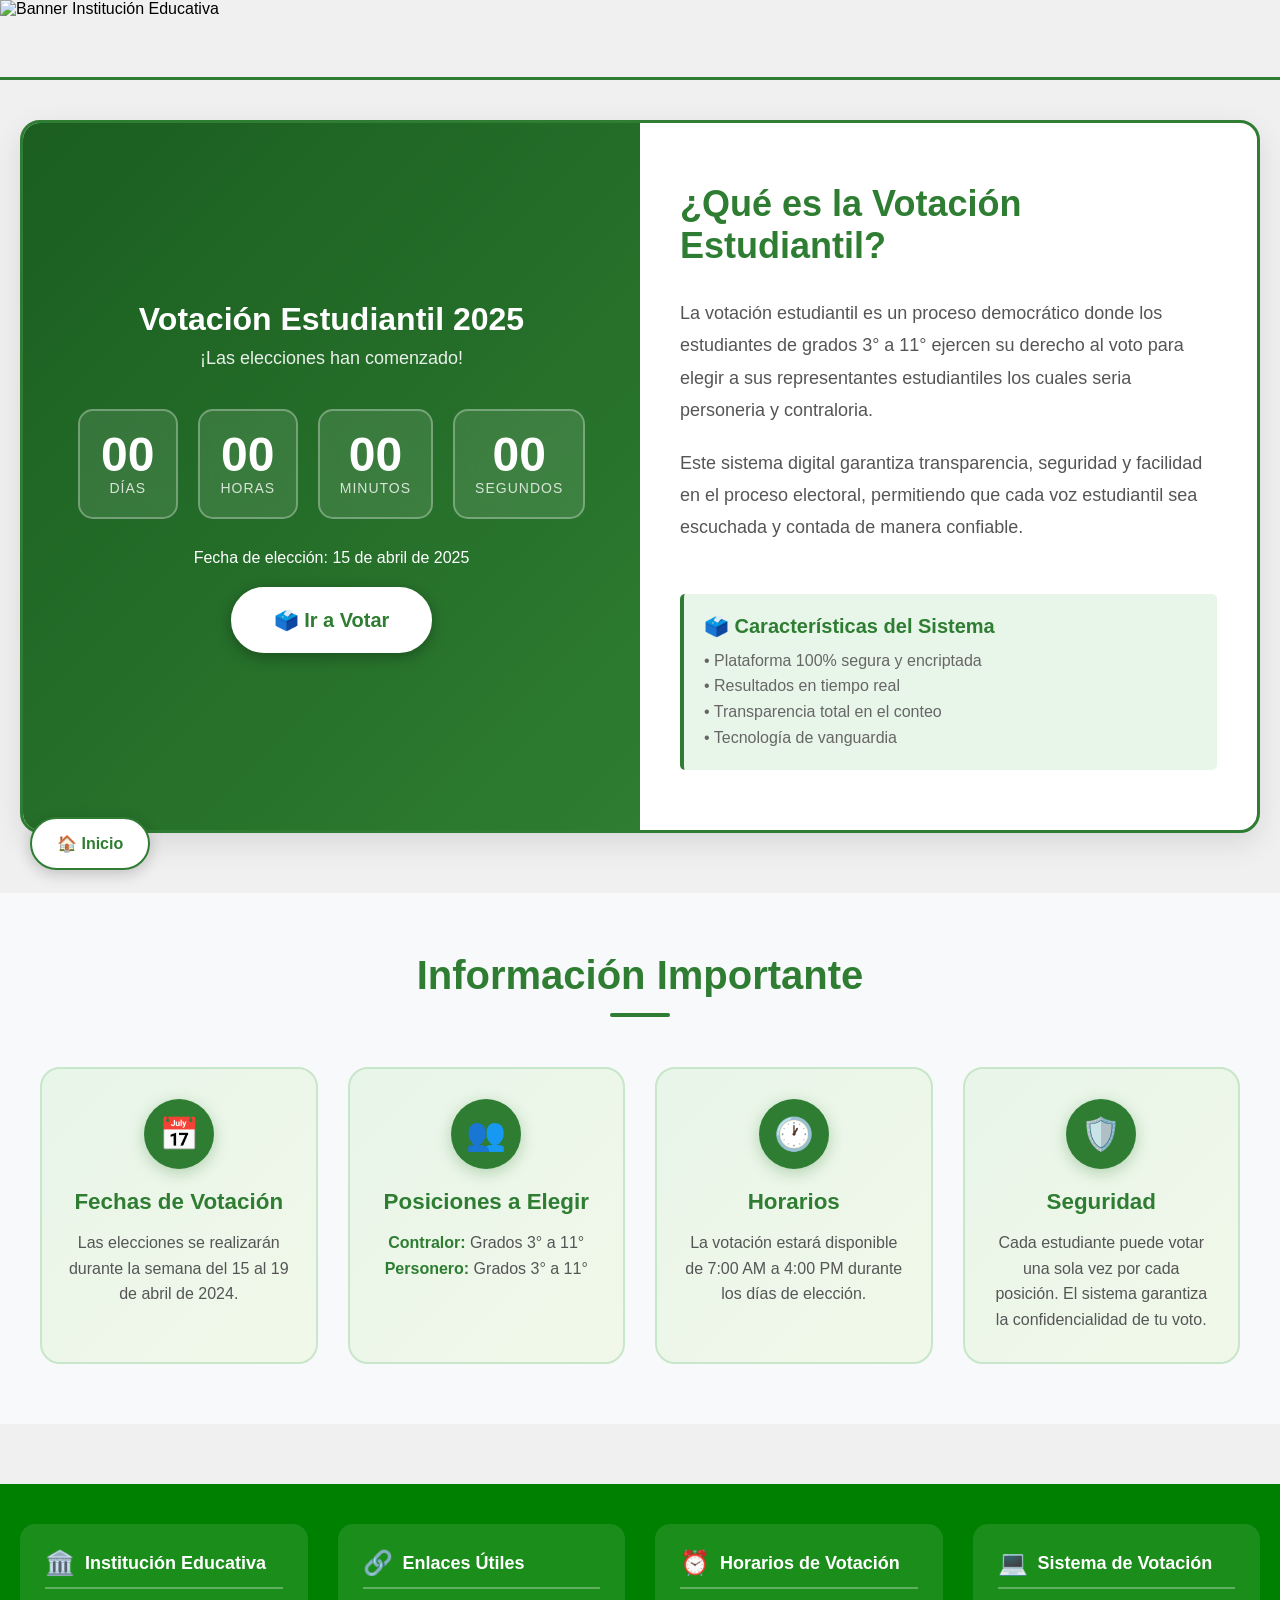
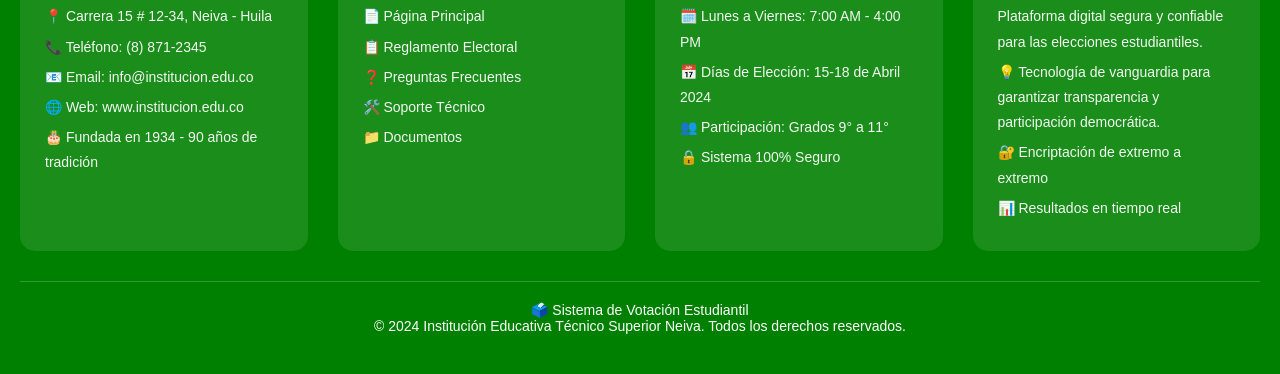
==== commit 19f3a09f: "proyecto-votacione-01-03-2026" ====
--- a/index.html
+++ b/index.html
@@ -566,6 +566,13 @@
             background: #ffebee;
             color: #c62828;
             border: 1px solid #ef5350;
+            display: block;
+        }
+
+        .modal-message.success {
+            background: #e8f5e9;
+            color: #2e7d32;
+            border: 1px solid #4caf50;
             display: block;
         }
 
@@ -836,9 +843,34 @@
         🏠 Inicio
     </a>
 
-    <button class="config-button">
-        ⚙️ Configuración
-    </button>
+    
+    <!-- MODAL DE ACCESO A CONFIGURACIÓN -->
+    <div class="modal-overlay" id="configModal">
+        <div class="modal-content">
+            <div class="modal-header">
+                <h2 class="modal-title">🔐 Acceso a Configuración</h2>
+                <p class="modal-subtitle">Ingresa la clave de administrador</p>
+            </div>
+
+            <form id="formConfiguracion" onsubmit="validarConfiguracion(event)">
+                <div id="configMessage" class="modal-message"></div>
+
+                <div class="form-group">
+                    <label class="form-label">Clave de Administrador</label>
+                    <input type="password" id="inputConfigKey" class="form-input" placeholder="Ingresa la clave" required>
+                </div>
+
+                <div class="modal-buttons">
+                    <button type="submit" class="btn-modal btn-acceder">
+                        ✓ Acceder
+                    </button>
+                    <button type="button" class="btn-modal btn-cerrar" onclick="cerrarModalConfiguracion()">
+                        ✕ Cancelar
+                    </button>
+                </div>
+            </form>
+        </div>
+    </div>
 
     <script>
         // ======================================
@@ -853,10 +885,22 @@
         const formAutenticacion = document.getElementById('formAutenticacion');
         const btnAcceder = document.getElementById('btnAcceder');
         const votingButton = document.getElementById('votingButton');
+        const configModal = document.getElementById('configModal');
+        const inputConfigKey = document.getElementById('inputConfigKey');
+        const formConfiguracion = document.getElementById('formConfiguracion');
 
         // ======================================
         // LIMPIAR CAMPOS MIENTRAS SE ESCRIBE
         // ======================================
+        inputConfigKey.addEventListener('input', function() {
+            limpiarMensajeConfiguracion();
+        });
+
+        function limpiarMensajeConfiguracion() {
+            const configMessage = document.getElementById('configMessage');
+            configMessage.className = 'modal-message';
+            configMessage.textContent = '';
+        }
         inputUsuario.addEventListener('input', function() {
             limpiarMensajeError();
             inputPassword.value = '';
@@ -909,8 +953,10 @@
             sessionStorage.removeItem('usuario_id');
             sessionStorage.removeItem('usuario_nombre');
 
-            // Limpiar formulario
-            limpiarFormulario();
+            // Limpiar formulario completamente
+            inputUsuario.value = '';
+            inputPassword.value = '';
+            limpiarMensajeError();
 
             // Mostrar modal
             mostrarModal();
@@ -926,6 +972,69 @@
         function mostrarModal() {
             modal.classList.add('active');
             document.body.style.overflow = 'hidden';
+        }
+
+        // ======================================
+        // ABRIR MODAL DE CONFIGURACIÓN
+        // ======================================
+        function abrirModalConfiguracion() {
+            inputConfigKey.value = '';
+            limpiarMensajeConfiguracion();
+            configModal.classList.add('active');
+            document.body.style.overflow = 'hidden';
+            inputConfigKey.focus();
+        }
+
+        // ======================================
+        // CERRAR MODAL DE CONFIGURACIÓN
+        // ======================================
+        function cerrarModalConfiguracion() {
+            configModal.classList.remove('active');
+            document.body.style.overflow = 'auto';
+            inputConfigKey.value = '';
+            limpiarMensajeConfiguracion();
+        }
+
+        // ======================================
+        // VALIDAR CONFIGURACIÓN
+        // ======================================
+        function validarConfiguracion(event) {
+            event.preventDefault();
+
+            const clave = inputConfigKey.value.trim();
+            const configMessage = document.getElementById('configMessage');
+            const btnAcceder = document.querySelector('#formConfiguracion .btn-acceder');
+
+            // Validar que la clave no esté vacía
+            if (!clave) {
+                configMessage.className = 'modal-message error';
+                configMessage.textContent = '✗ Por favor ingresa la clave';
+                return;
+            }
+
+            // Deshabilitar botón de envío
+            btnAcceder.disabled = true;
+
+            // Validar clave correcta: admin123
+            if (clave === 'admin123') {
+                configMessage.className = 'modal-message success';
+                configMessage.textContent = '✓ Clave correcta - Redirigiendo...';
+
+                // Guardar sesión de autenticación
+                sessionStorage.setItem('autenticado', 'true');
+
+                // Redirigir a votacion.html
+                setTimeout(() => {
+                    window.location.href = 'votacion.html';
+                }, 800);
+            } else {
+                // Clave incorrecta
+                btnAcceder.disabled = false;
+                configMessage.className = 'modal-message error';
+                configMessage.textContent = '✗ Clave incorrecta';
+                inputConfigKey.value = '';
+                inputConfigKey.focus();
+            }
         }
 
         // ======================================
@@ -982,7 +1091,6 @@
 
             const usuario = inputUsuario.value.trim();
             const password = inputPassword.value.trim();
-            const modalMessage = document.getElementById('modalMessage');
 
             // Validar que no estén vacíos
             if (!usuario || !password) {
@@ -995,12 +1103,14 @@
             mostrarMensaje('Verificando credenciales...', 'loading');
 
             try {
-                const response = await fetch('./Votaciones/api/validar_sesion.php', {
+                // Construir la URL correcta
+                const apiUrl = window.location.origin + '/sistema_votacion/Votaciones/api/validar_sesion.php';
+                
+                const response = await fetch(apiUrl, {
                     method: 'POST',
                     headers: {
                         'Content-Type': 'application/json',
                     },
-                    credentials: 'same-origin',
                     body: JSON.stringify({
                         usuario: usuario,
                         password: password
@@ -1026,16 +1136,16 @@
                         window.location.href = 'registrop.html';
                     }, 500);
                 } else {
-                    // Credenciales inválidas
+                    // Credenciales inválidas o error
                     btnAcceder.disabled = false;
                     mostrarMensaje(data.message || 'Usuario o contraseña incorrectos', 'error');
                     inputPassword.value = '';
                     inputPassword.focus();
                 }
             } catch (error) {
-                console.error('Error:', error);
+                console.error('Error en validación:', error);
                 btnAcceder.disabled = false;
-                mostrarMensaje('Error de conexión. Intenta de nuevo.', 'error');
+                mostrarMensaje('Error de conexión: ' + error.message, 'error');
             }
         }
 
@@ -1085,6 +1195,29 @@
         });
 
         // ======================================
+        // CERRAR MODAL DE CONFIGURACIÓN AL HACER CLIC FUERA
+        // ======================================
+        document.addEventListener('click', function(event) {
+            if (event.target === configModal) {
+                cerrarModalConfiguracion();
+            }
+        });
+
+        // ======================================
+        // CERRAR MODAL CON TECLA ESCAPE
+        // ======================================
+        document.addEventListener('keydown', function(event) {
+            if (event.key === 'Escape') {
+                if (configModal.classList.contains('active')) {
+                    cerrarModalConfiguracion();
+                }
+                if (modal.classList.contains('active')) {
+                    cerrarModal();
+                }
+            }
+        });
+
+        // ======================================
         // COUNTDOWN DE VOTACIÓN
         // ======================================
         function updateCountdown() {
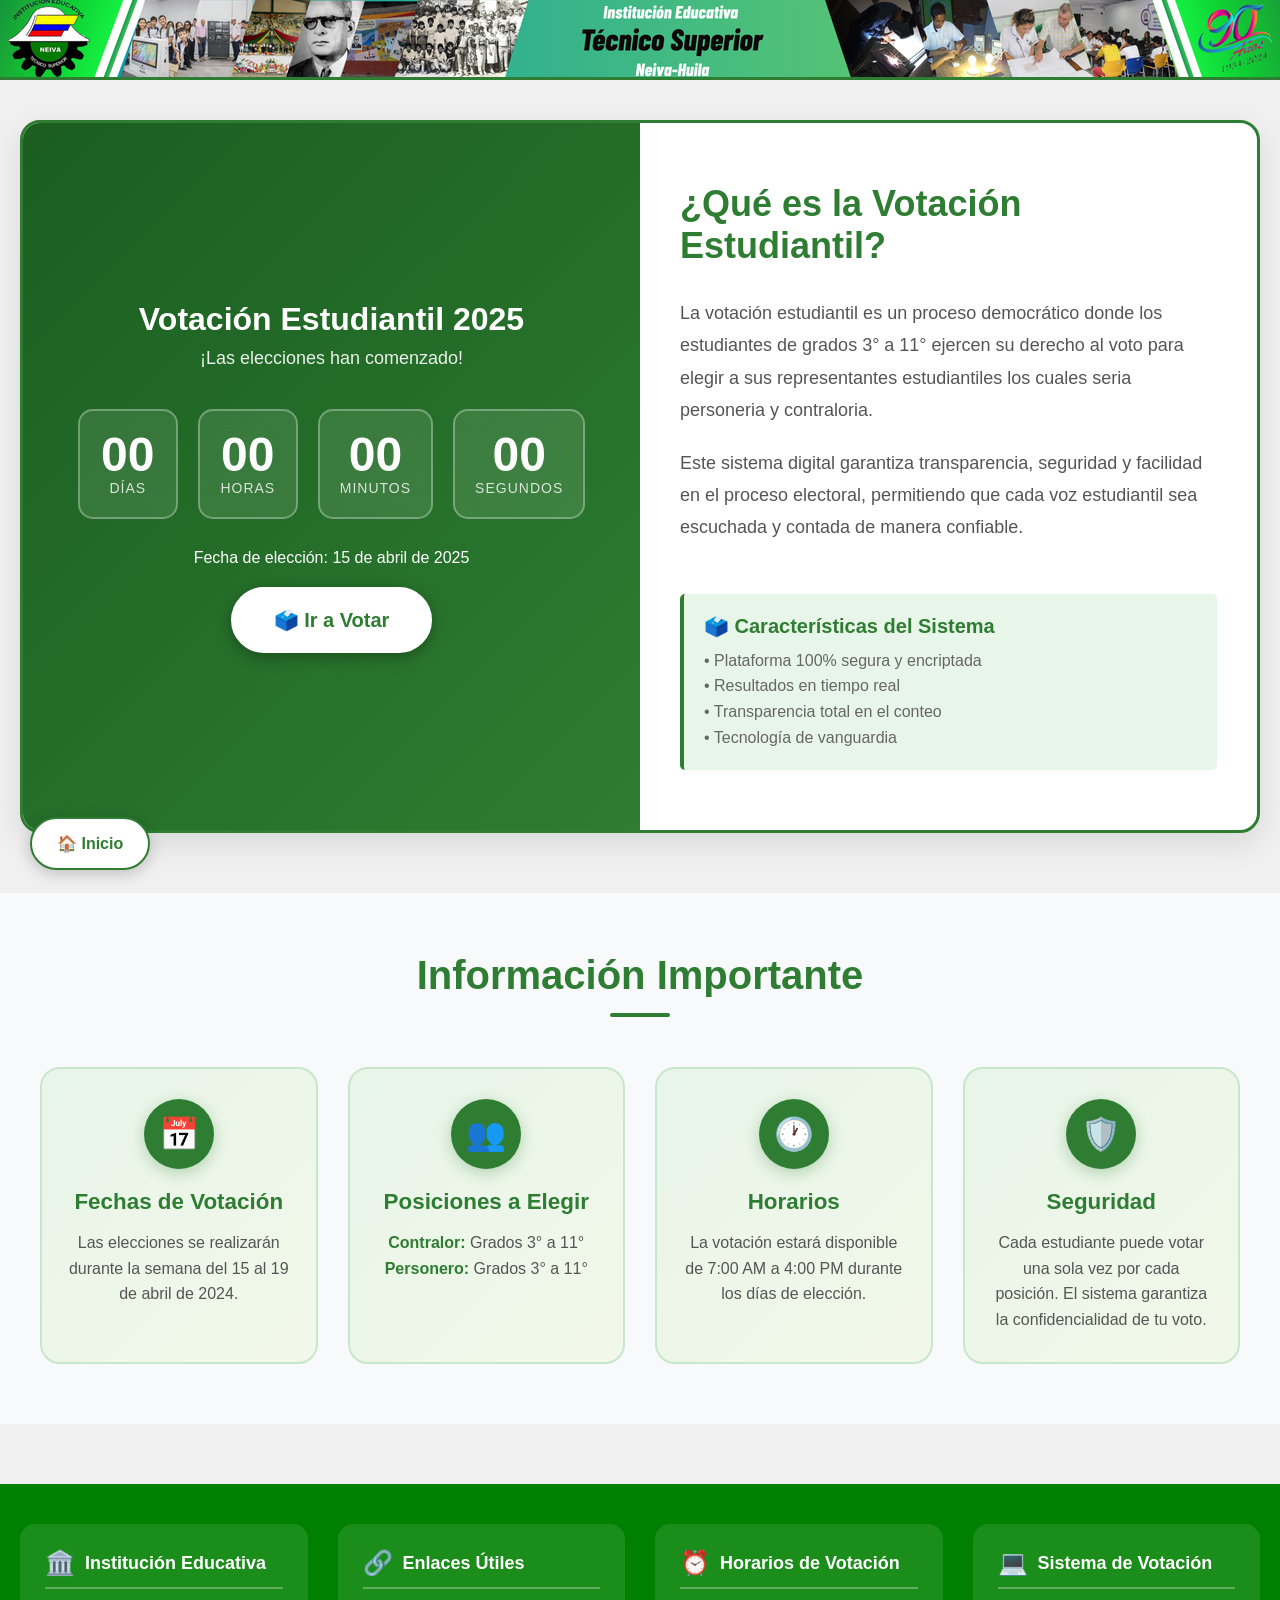
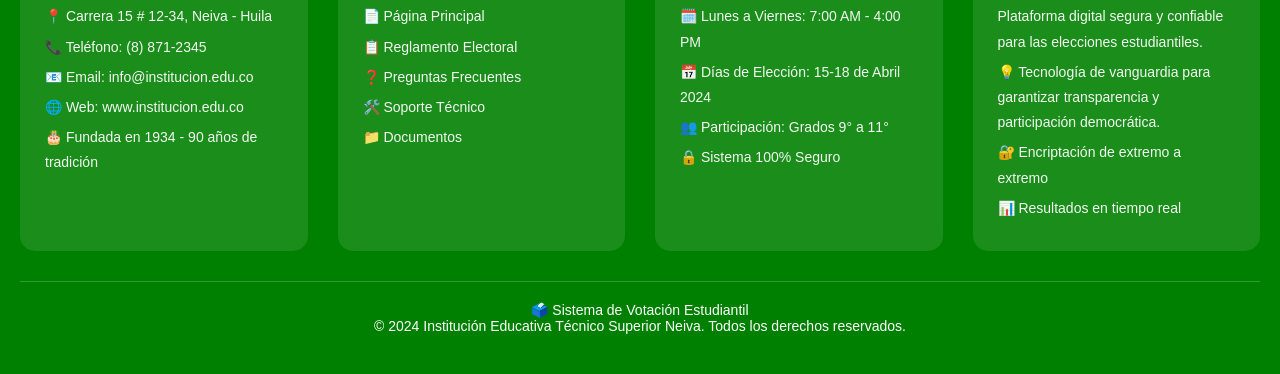
==== commit b9de7e9c: "proyecto-votacione-02-03-2026" ====
--- a/index.html
+++ b/index.html
@@ -666,7 +666,7 @@
 </head>
 <body>
     <div class="header">  
-        <img src="Votaciones/Img/baner.png" alt="Banner Institución Educativa">
+        <img src="votaciones/Img/baner.png" alt="Banner Institución Educativa">
     </div>
 
     <!-- MODAL DE AUTENTICACIÓN DE SESIÓN -->
@@ -921,10 +921,23 @@
         // ======================================
         function obtenerFechaVotacion() {
             const fechaGuardada = localStorage.getItem('fechaVotacion');
-            if (fechaGuardada) {
-                return new Date(fechaGuardada).getTime();
-            }
-            return new Date('2025-04-15T07:00:00').getTime();
+            if (!fechaGuardada) {
+                return new Date('2025-04-15T07:00:00').getTime();
+            }
+
+            const formatoLocal = /^(\d{4})-(\d{2})-(\d{2})T(\d{2}):(\d{2})$/;
+            const match = fechaGuardada.match(formatoLocal);
+
+            if (match) {
+                const anio = Number(match[1]);
+                const mes = Number(match[2]) - 1;
+                const dia = Number(match[3]);
+                const hora = Number(match[4]);
+                const minuto = Number(match[5]);
+                return new Date(anio, mes, dia, hora, minuto, 0, 0).getTime();
+            }
+
+            return new Date(fechaGuardada).getTime();
         }
         
         const votingDate = obtenerFechaVotacion();
@@ -1104,7 +1117,7 @@
 
             try {
                 // Construir la URL correcta
-                const apiUrl = window.location.origin + '/sistema_votacion/Votaciones/api/validar_sesion.php';
+                const apiUrl = window.location.origin + '/sistema_votacion/votaciones/api/validar_sesion.php';
                 
                 const response = await fetch(apiUrl, {
                     method: 'POST',
@@ -1117,7 +1130,18 @@
                     })
                 });
 
-                const data = await response.json();
+                const raw = await response.text();
+                let data = null;
+
+                try {
+                    data = raw ? JSON.parse(raw) : null;
+                } catch (parseError) {
+                    throw new Error('El servidor devolvió una respuesta inválida');
+                }
+
+                if (!data || typeof data !== 'object') {
+                    throw new Error('Respuesta vacía del servidor');
+                }
 
                 if (response.ok && data.success) {
                     // Autenticación exitosa
